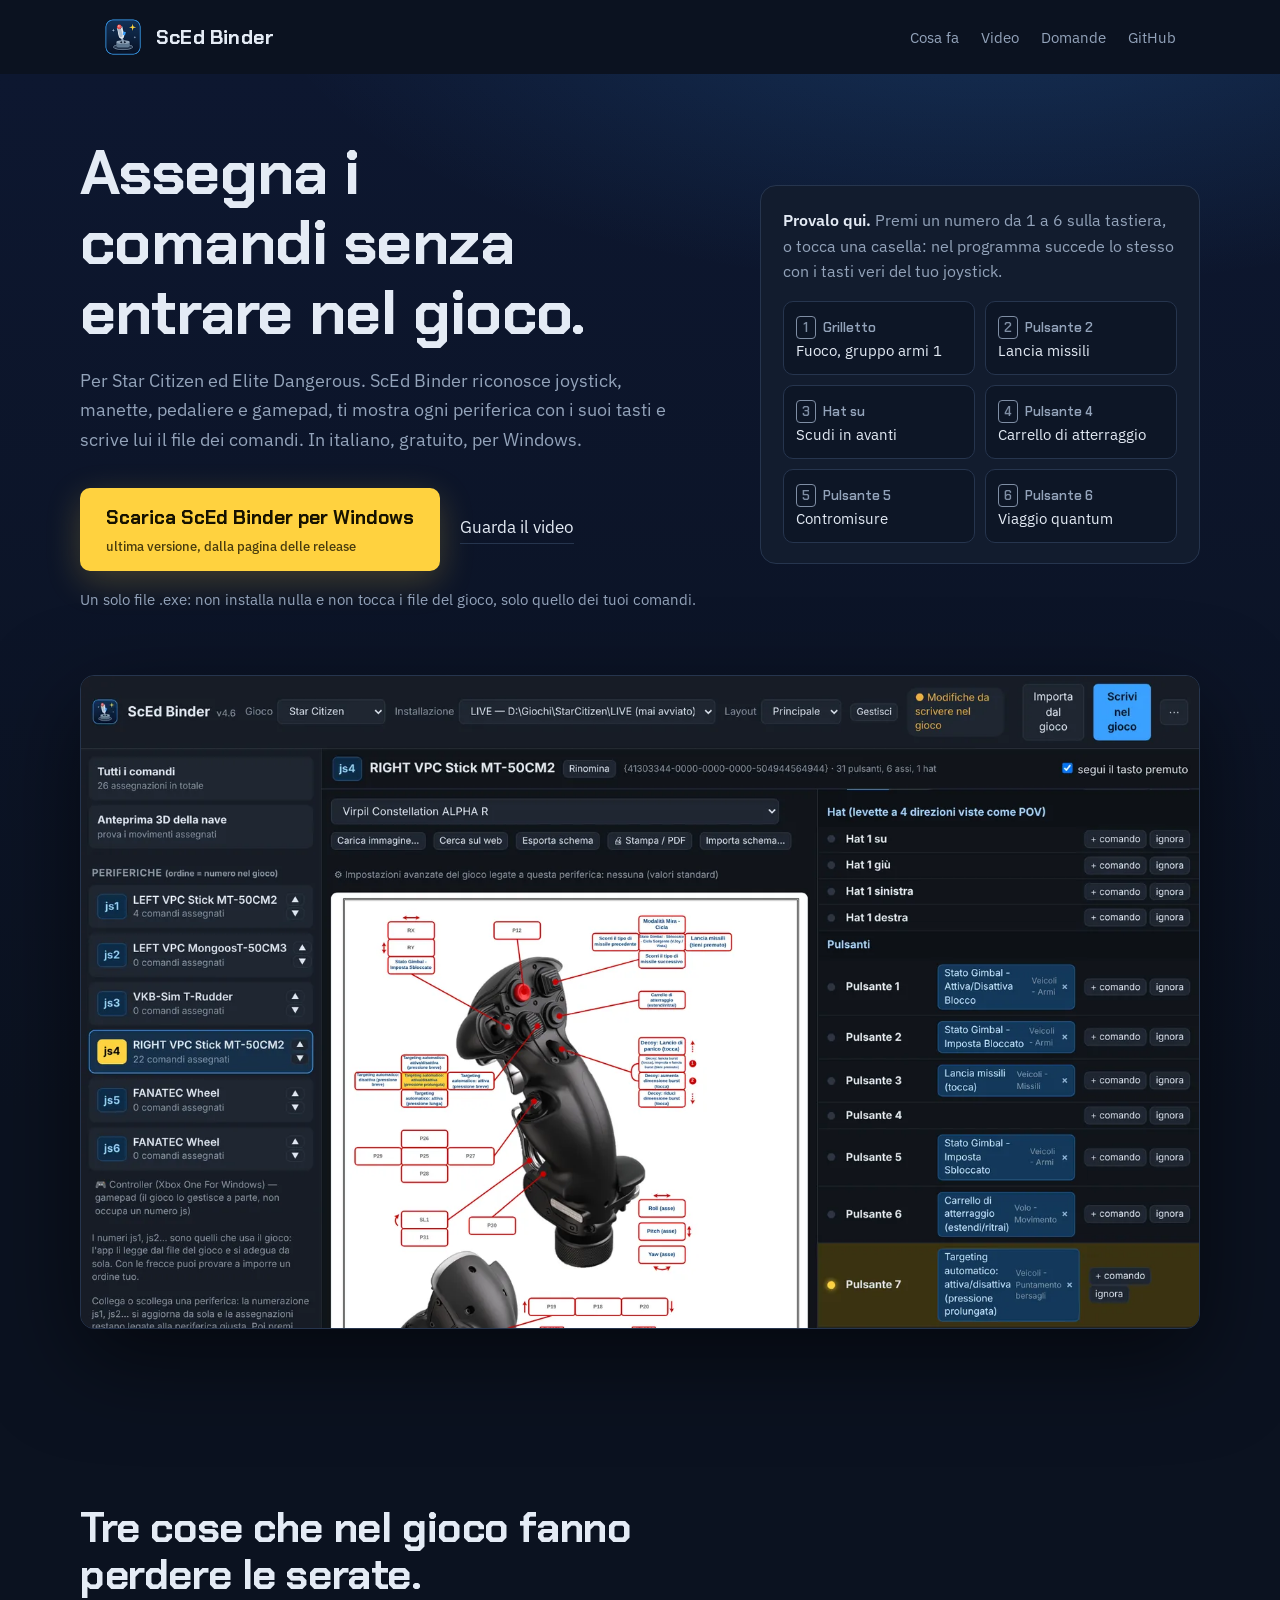
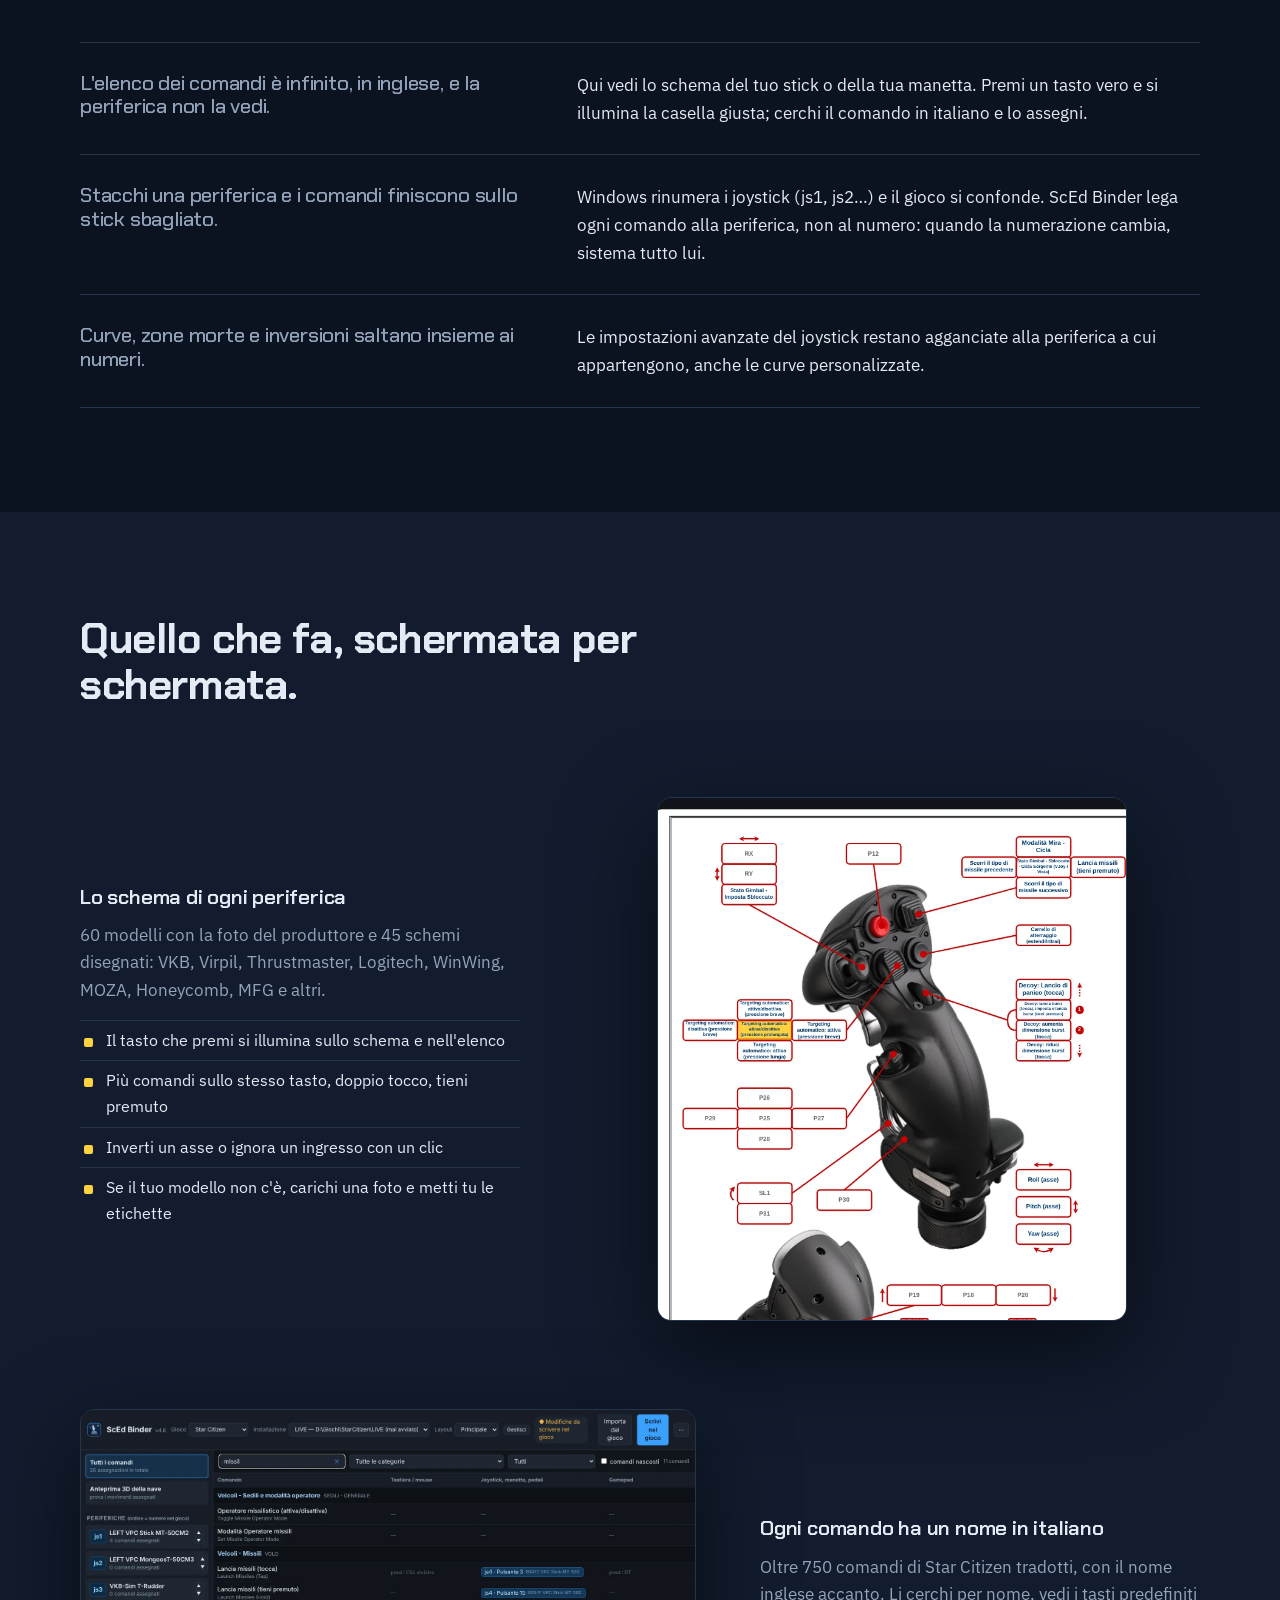
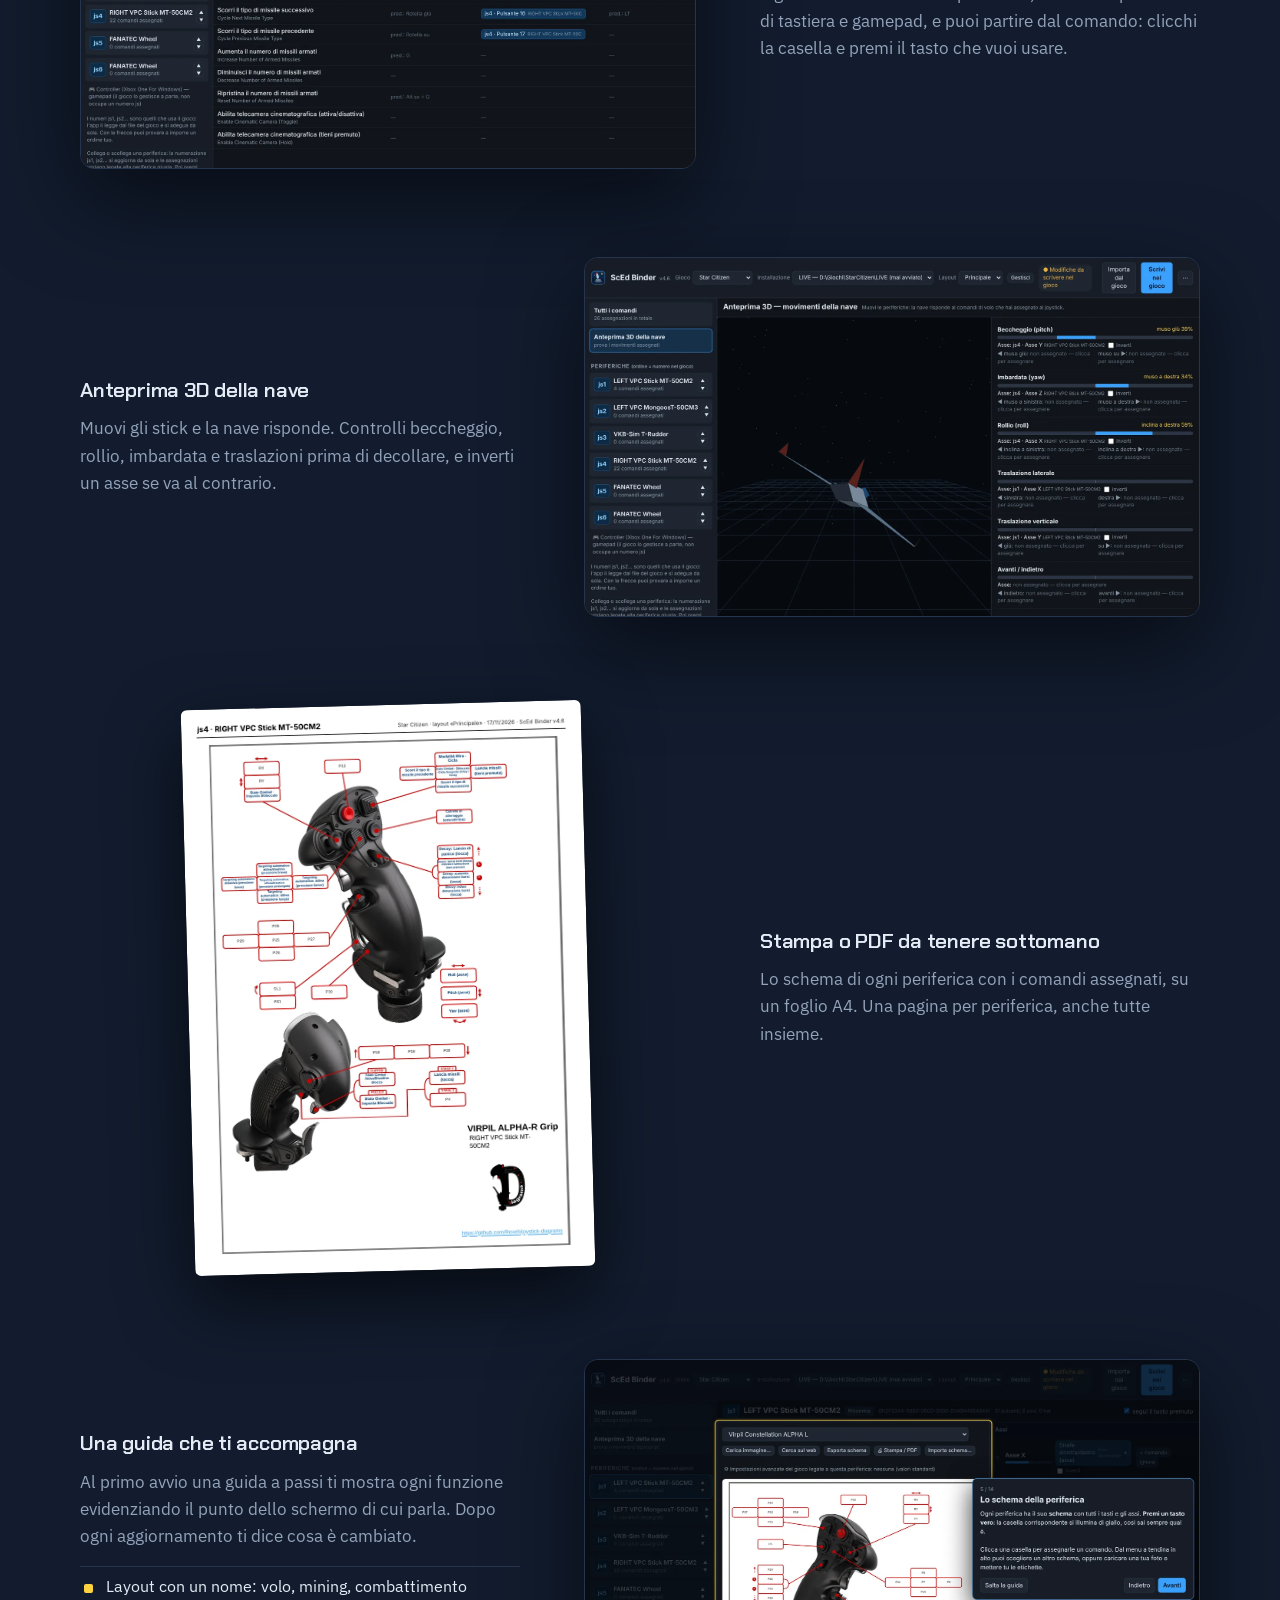
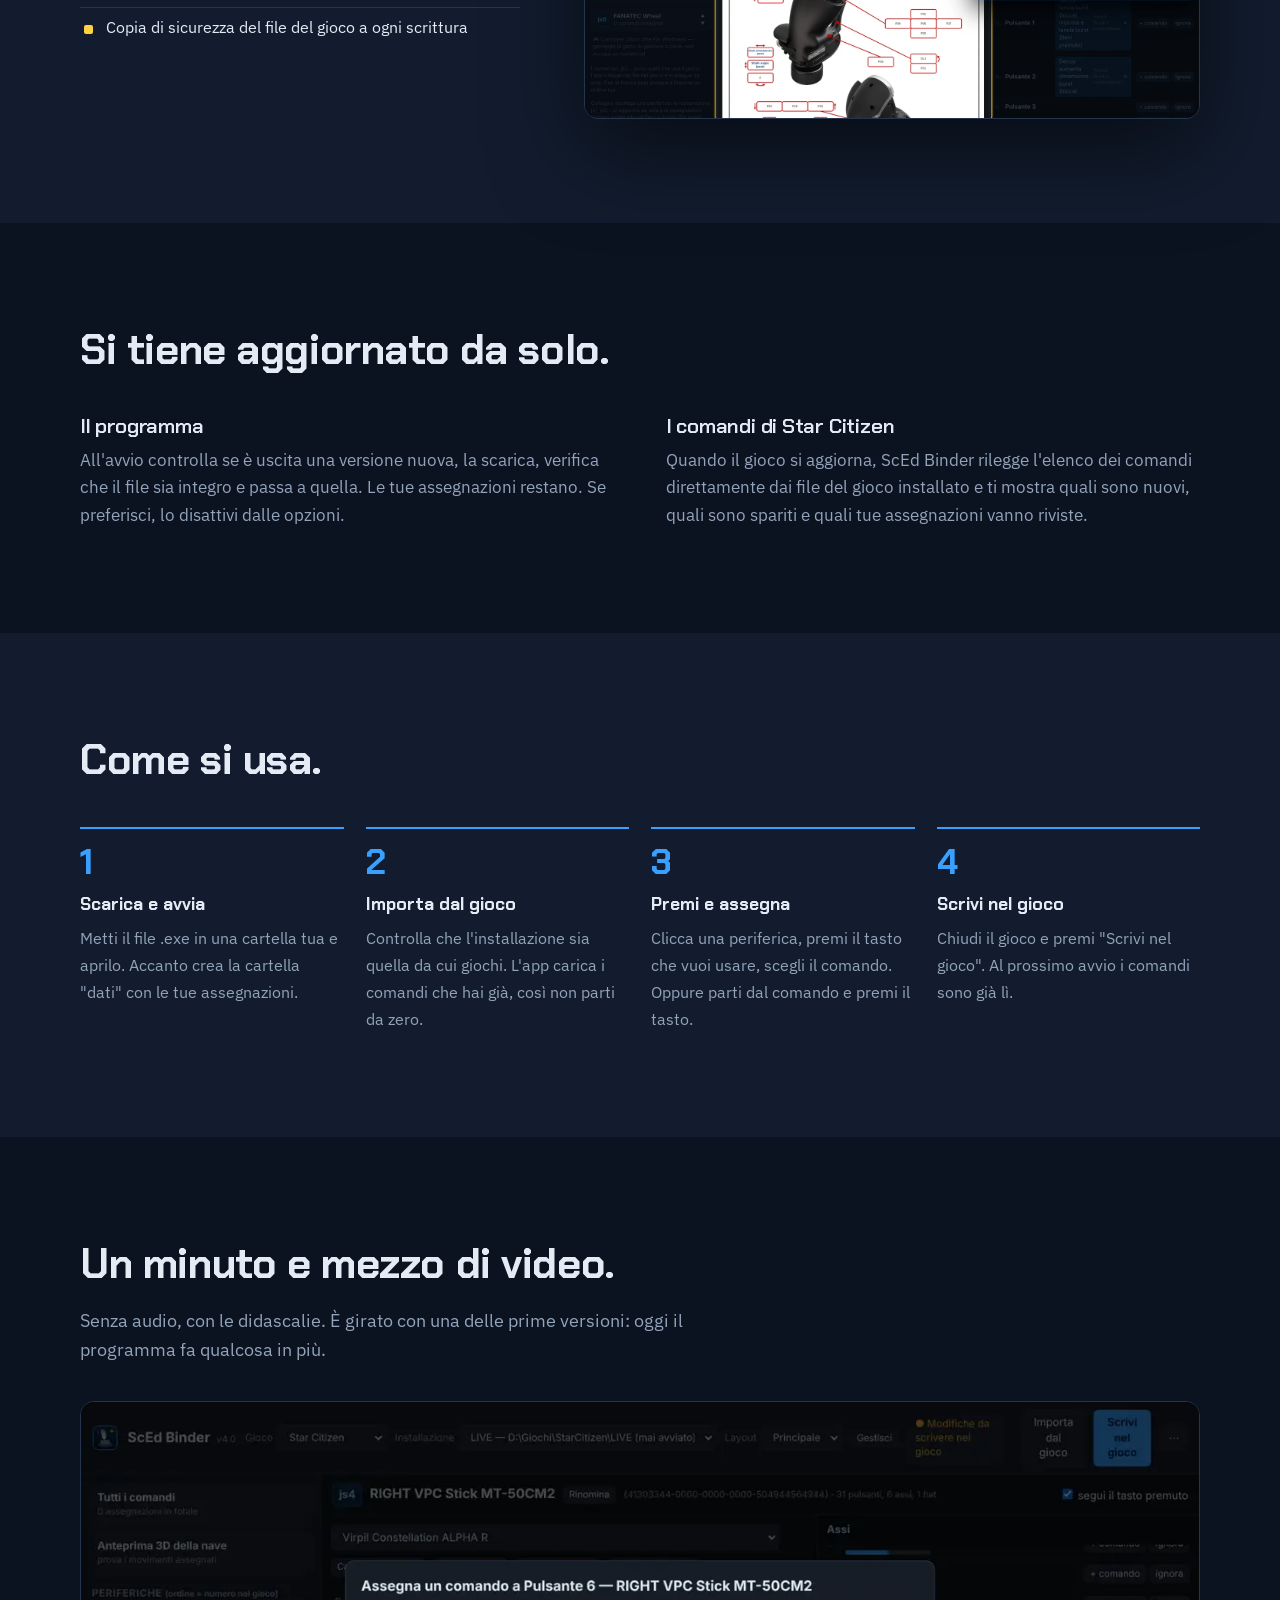
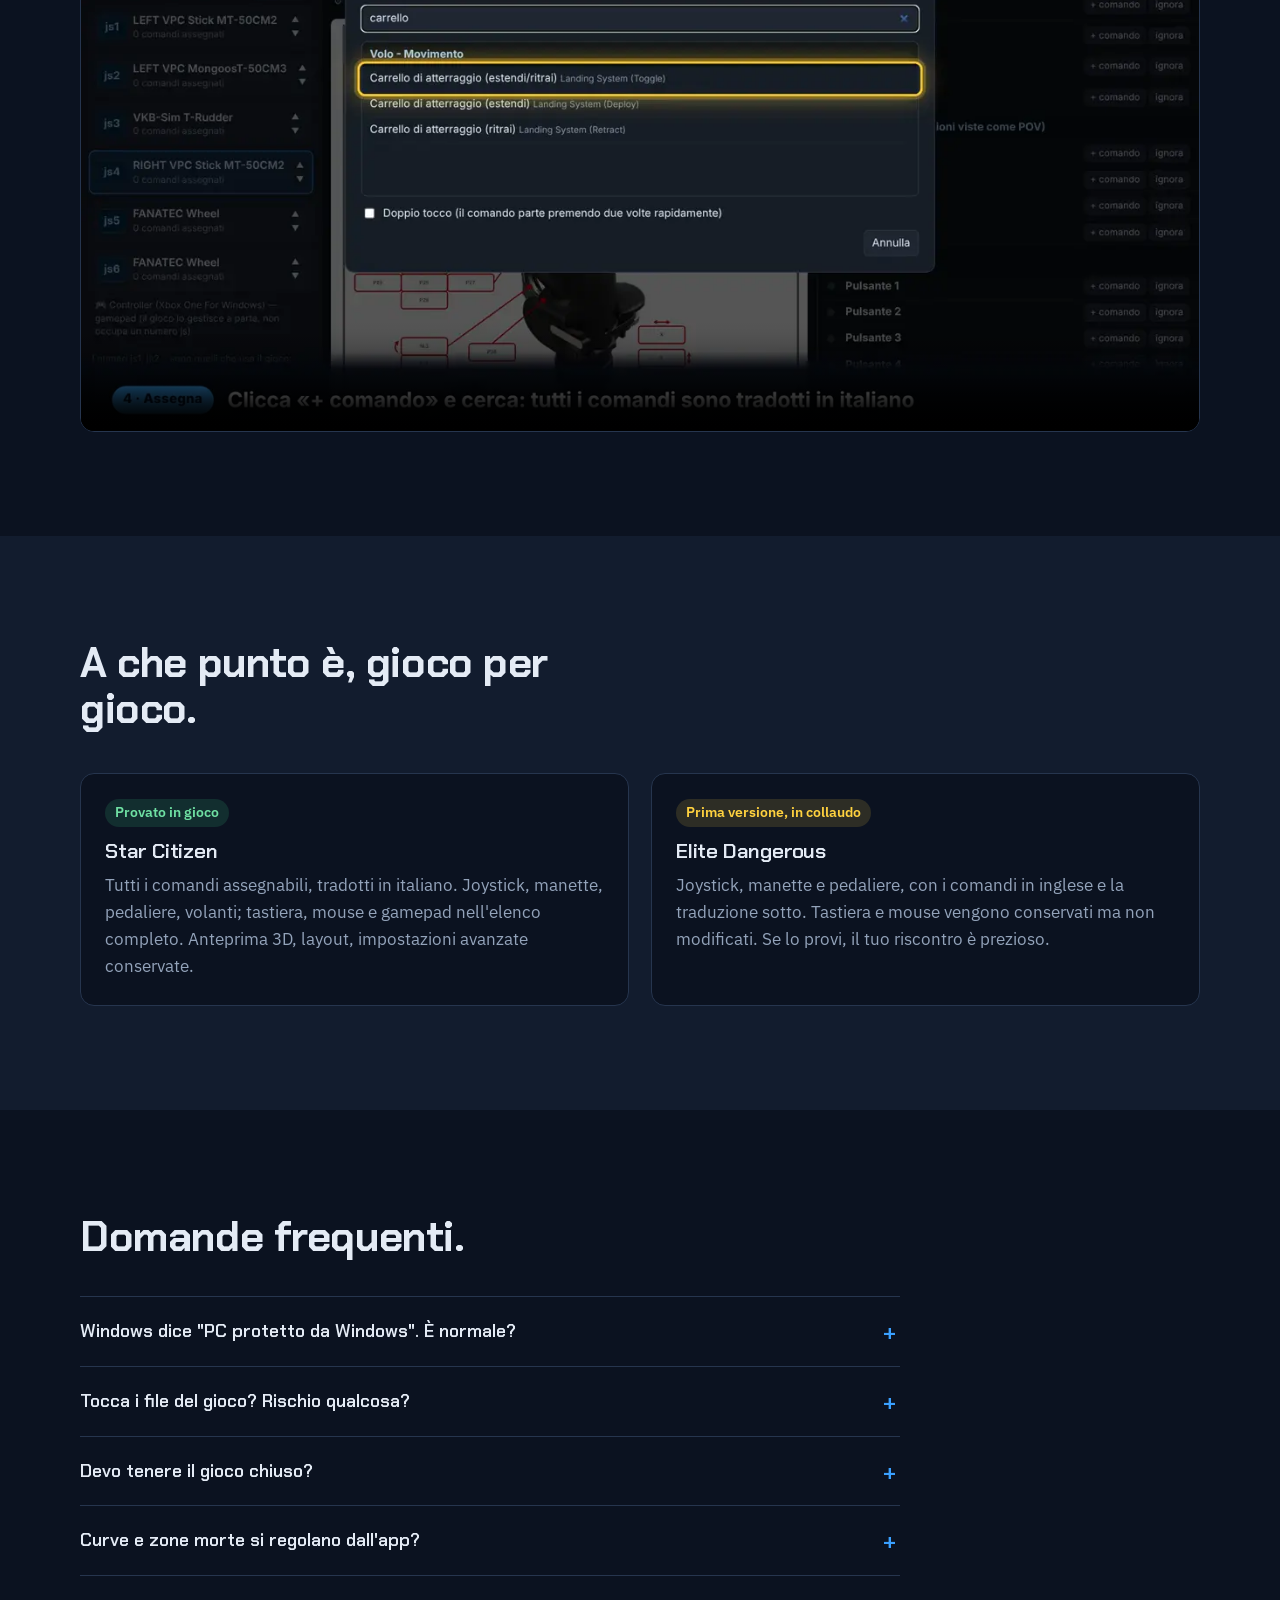
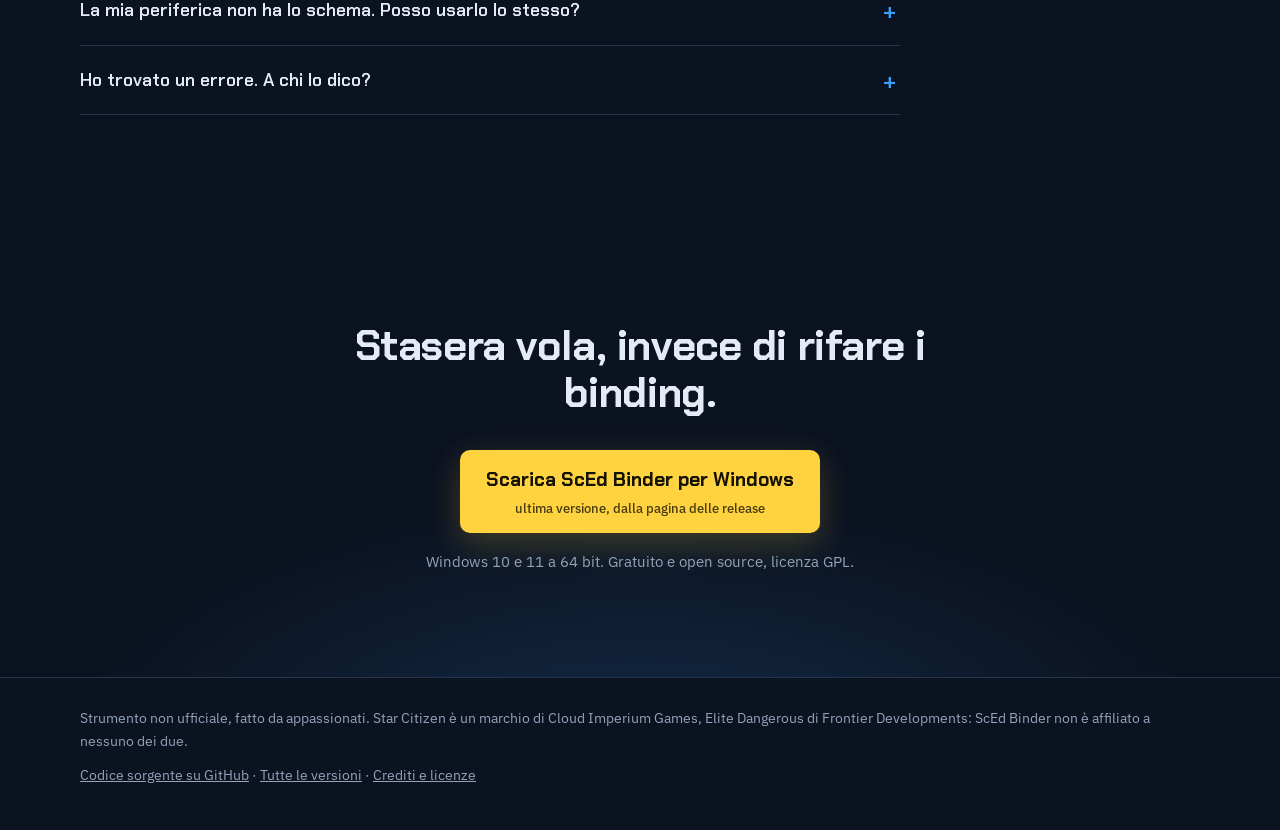
==== docs/index.html @ f377e1d7 "Pagina di presentazione (GitHub Pages) con download dell'ultima versione Co-Authored-By: Claude Fabl" ====
<!DOCTYPE html>
<html lang="it">
<head>
<meta charset="utf-8">
<meta name="viewport" content="width=device-width, initial-scale=1">
<title>ScEd Binder: i comandi di Star Citizen ed Elite Dangerous senza entrare nel gioco</title>
<meta name="description" content="Programma gratuito per Windows che assegna i comandi di Star Citizen ed Elite Dangerous a joystick, manette, pedaliere e gamepad senza avviare il gioco. In italiano, open source.">
<meta property="og:title" content="ScEd Binder">
<meta property="og:description" content="Assegna i comandi di Star Citizen ed Elite Dangerous a joystick, manette e pedaliere senza entrare nel gioco. Gratuito, in italiano.">
<meta property="og:image" content="https://toskurim.github.io/ScEd-Binder/img/schema.webp">
<meta property="og:type" content="website">
<link rel="icon" href="img/icona.png">
<link rel="preconnect" href="https://fonts.googleapis.com">
<link rel="preconnect" href="https://fonts.gstatic.com" crossorigin>
<link href="https://fonts.googleapis.com/css2?family=Chakra+Petch:wght@500;600;700&family=IBM+Plex+Sans:wght@400;500;600&display=swap" rel="stylesheet">
<style>
:root{
  --vuoto:#0b1220; --scafo:#121c2e; --scafo2:#18253b; --linea:#26354e;
  --testo:#e4ebf5; --tenue:#93a3ba; --hud:#3aa0ff; --segnale:#ffd23f;
  --tit:"Chakra Petch","Segoe UI",system-ui,sans-serif;
  --txt:"IBM Plex Sans","Segoe UI",system-ui,sans-serif;
  --col:1120px;
}
*{box-sizing:border-box}
html{scroll-behavior:smooth}
body{margin:0;background:var(--vuoto);color:var(--testo);font:17px/1.6 var(--txt);-webkit-font-smoothing:antialiased}
img,video{max-width:100%;height:auto;display:block}
a{color:var(--hud)}
a:focus-visible,button:focus-visible,summary:focus-visible,.tasto:focus-visible{outline:3px solid var(--segnale);outline-offset:3px;border-radius:6px}
.fascia{padding:clamp(56px,9vw,104px) 24px}
.dentro{max-width:var(--col);margin:0 auto}
h1,h2,h3{font-family:var(--tit);font-weight:700;line-height:1.12;margin:0;letter-spacing:-.01em}
h1{font-size:clamp(2.3rem,5vw,3.9rem);max-width:13ch}
h2{font-size:clamp(1.7rem,3.4vw,2.6rem);max-width:22ch}
h3{font-size:1.3rem;font-weight:600}
p{margin:0}
.sotto{color:var(--tenue);font-size:1.15rem;max-width:58ch;margin-top:18px}

/* barra in alto */
.barra{display:flex;align-items:center;gap:14px;max-width:var(--col);margin:0 auto;padding:18px 24px}
.barra img{width:38px;height:38px;border-radius:9px}
.barra b{font-family:var(--tit);font-size:1.25rem;letter-spacing:.01em}
.barra nav{margin-left:auto;display:flex;gap:22px;font-size:.95rem}
.barra nav a{color:var(--tenue);text-decoration:none}
.barra nav a:hover{color:var(--testo)}
@media (max-width:620px){.barra nav a:not(:last-child){display:none}}

/* apertura */
.apertura{padding:clamp(28px,5vw,64px) 24px clamp(40px,6vw,72px);background:
  radial-gradient(1200px 520px at 78% -8%,rgba(58,160,255,.20),transparent 62%),
  linear-gradient(180deg,#0d1730 0%,var(--vuoto) 78%)}
.azioni{display:flex;flex-wrap:wrap;gap:14px 20px;align-items:center;margin-top:34px}
.scarica{display:inline-flex;flex-direction:column;gap:2px;background:var(--segnale);color:#161200;text-decoration:none;padding:15px 26px 14px;border-radius:10px;font-family:var(--tit);font-weight:700;font-size:1.2rem;box-shadow:0 10px 34px rgba(255,210,63,.22);transition:transform .15s,box-shadow .15s}
.scarica:hover{transform:translateY(-2px);box-shadow:0 14px 40px rgba(255,210,63,.32)}
.scarica small{font-family:var(--txt);font-weight:500;font-size:.82rem;opacity:.78}
.secondaria{color:var(--testo);text-decoration:none;border-bottom:1px solid var(--linea);padding-bottom:2px}
.secondaria:hover{border-color:var(--hud)}
.nota{color:var(--tenue);font-size:.95rem;margin-top:16px}

/* la prova dal vivo: premi un tasto, si illumina la casella */
.testa{display:grid;grid-template-columns:minmax(0,7fr) minmax(0,5fr);gap:clamp(28px,5vw,72px);align-items:center}
@media (max-width:980px){.testa{grid-template-columns:minmax(0,1fr)}}
.prova{border:1px solid var(--linea);border-radius:16px;background:var(--scafo);padding:22px 22px 20px}
.prova p{color:var(--tenue);font-size:1rem;margin-bottom:16px}
.prova p b{color:var(--testo);font-weight:600}
.tasti{display:grid;grid-template-columns:repeat(2,minmax(0,1fr));gap:10px}
.tasto{font:inherit;text-align:left;color:var(--testo);background:#0d1626;border:1.5px solid var(--linea);border-radius:10px;padding:10px 12px;cursor:pointer;overflow-wrap:anywhere;transition:background .12s,border-color .12s,color .12s,box-shadow .12s;min-height:74px}
.tasto i{display:block;font-style:normal;font-family:var(--tit);font-weight:600;font-size:.82rem;color:var(--tenue)}
.tasto kbd{font:inherit;display:inline-block;min-width:1.5em;text-align:center;margin-right:7px;padding:0 4px;border:1px solid currentColor;border-radius:4px;opacity:.85}
.tasto span{display:block;font-size:.93rem;line-height:1.25;margin-top:3px}
.tasto.acceso{background:var(--segnale);border-color:var(--segnale);color:#161200;box-shadow:0 0 26px rgba(255,210,63,.45)}
.tasto.acceso i{color:#4a3d00}

.finestra{margin-top:clamp(36px,6vw,64px);border:1px solid var(--linea);border-radius:14px;overflow:hidden;box-shadow:0 30px 90px rgba(0,0,0,.55);background:#0e1522}

/* perché serve */
.perche{display:grid;gap:0;margin-top:44px;border-top:1px solid var(--linea)}
.riga{display:grid;grid-template-columns:minmax(0,5fr) minmax(0,7fr);gap:clamp(18px,4vw,56px);padding:28px 0;border-bottom:1px solid var(--linea)}
.riga h3{color:var(--tenue);font-weight:500}
.riga p{font-size:1.08rem}
@media (max-width:760px){.riga{grid-template-columns:minmax(0,1fr);gap:8px}}

/* funzioni con schermata */
.funz{display:grid;grid-template-columns:minmax(0,5fr) minmax(0,7fr);gap:clamp(24px,5vw,64px);align-items:center;margin-top:clamp(48px,7vw,88px)}
.funz.gira{grid-template-columns:minmax(0,7fr) minmax(0,5fr)}
.funz.gira>.testo{order:2}
.funz .testo p{color:var(--tenue);margin-top:14px;max-width:46ch}
.funz ul{margin:16px 0 0;padding:0;list-style:none;color:var(--testo)}
.funz li{padding:7px 0 7px 26px;position:relative;border-top:1px solid var(--linea);font-size:1rem}
.funz li::before{content:"";position:absolute;left:4px;top:17px;width:9px;height:9px;border-radius:2px;background:var(--segnale)}
.funz .finestra{margin-top:0}
.funz .finestra.stretta{max-width:470px;margin-left:auto;margin-right:auto}
.funz .foglio{background:#fff;border-radius:6px;box-shadow:0 26px 70px rgba(0,0,0,.6);max-width:min(400px,84%);margin:0 auto;transform:rotate(-1.5deg)}
@media (max-width:900px){.funz{grid-template-columns:minmax(0,1fr)}.funz.gira>.testo{order:0}}

/* aggiornamenti */
.chiara{background:var(--scafo)}
.due{display:grid;grid-template-columns:repeat(2,minmax(0,1fr));gap:clamp(24px,4vw,56px);margin-top:40px}
.due p{color:var(--tenue);margin-top:10px}
@media (max-width:760px){.due{grid-template-columns:minmax(0,1fr)}}

/* passi */
.passi{counter-reset:p;display:grid;grid-template-columns:repeat(4,minmax(0,1fr));gap:22px;margin:44px 0 0;padding:0;list-style:none}
.passi li{counter-increment:p;border-top:2px solid var(--hud);padding-top:16px}
.passi li::before{content:counter(p);font-family:var(--tit);font-weight:700;font-size:2.2rem;color:var(--hud);display:block;line-height:1}
.passi b{display:block;font-family:var(--tit);font-size:1.1rem;margin:10px 0 6px}
.passi span{color:var(--tenue);font-size:.98rem}
@media (max-width:900px){.passi{grid-template-columns:repeat(2,minmax(0,1fr))}}
@media (max-width:520px){.passi{grid-template-columns:minmax(0,1fr)}}

/* video */
.video{margin-top:36px;border:1px solid var(--linea);border-radius:14px;overflow:hidden;background:#000}
.video video{width:100%;height:auto}

/* stato dei giochi */
.giochi{display:grid;grid-template-columns:repeat(2,minmax(0,1fr));gap:22px;margin-top:40px}
.gioco{border:1px solid var(--linea);border-radius:14px;padding:24px;background:var(--vuoto)}
.gioco .stato{display:inline-block;font-size:.85rem;font-weight:600;padding:3px 10px;border-radius:999px;margin-bottom:12px}
.gioco .ok{background:rgba(57,194,122,.16);color:#6fe0a3}
.gioco .prova2{background:rgba(255,210,63,.14);color:var(--segnale)}
.gioco p{color:var(--tenue);margin-top:10px}
@media (max-width:760px){.giochi{grid-template-columns:minmax(0,1fr)}}

/* domande */
.domande{margin-top:36px;max-width:820px}
details{border-top:1px solid var(--linea);padding:4px 0}
details:last-child{border-bottom:1px solid var(--linea)}
summary{cursor:pointer;list-style:none;padding:16px 34px 16px 0;font-family:var(--tit);font-weight:600;font-size:1.12rem;position:relative}
summary::-webkit-details-marker{display:none}
summary::after{content:"+";position:absolute;right:4px;top:11px;font-size:1.6rem;color:var(--hud);font-weight:500}
details[open] summary::after{content:"−"}
details p{color:var(--tenue);padding:0 0 18px;max-width:70ch}

/* chiusura */
.chiusura{text-align:center;background:radial-gradient(900px 420px at 50% 120%,rgba(58,160,255,.18),transparent 65%)}
.chiusura h2{margin:0 auto}
.chiusura .azioni{justify-content:center}
footer{border-top:1px solid var(--linea);padding:28px 24px 44px;color:var(--tenue);font-size:.9rem}
footer .dentro{display:grid;gap:10px}
footer a{color:var(--tenue)}
@media (prefers-reduced-motion:reduce){html{scroll-behavior:auto}.scarica,.tasto{transition:none}}
</style>
</head>
<body>

<header class="barra">
  <img src="img/icona.png" alt="" width="38" height="38">
  <b>ScEd Binder</b>
  <nav aria-label="Sezioni">
    <a href="#funzioni">Cosa fa</a>
    <a href="#video">Video</a>
    <a href="#domande">Domande</a>
    <a href="https://github.com/Toskurim/ScEd-Binder">GitHub</a>
  </nav>
</header>

<main>
<section class="apertura">
  <div class="dentro">
    <div class="testa">
      <div>
        <h1>Assegna i comandi senza entrare nel gioco.</h1>
        <p class="sotto">Per Star Citizen ed Elite Dangerous. ScEd Binder riconosce joystick, manette, pedaliere e gamepad, ti mostra ogni periferica con i suoi tasti e scrive lui il file dei comandi. In italiano, gratuito, per Windows.</p>
        <div class="azioni">
          <a class="scarica" id="scarica" href="https://github.com/Toskurim/ScEd-Binder/releases/latest">
            <span id="scaricaTesto">Scarica ScEd Binder per Windows</span>
            <small id="scaricaNota">ultima versione, dalla pagina delle release</small>
          </a>
          <a class="secondaria" href="#video">Guarda il video</a>
        </div>
        <p class="nota">Un solo file .exe: non installa nulla e non tocca i file del gioco, solo quello dei tuoi comandi.</p>
      </div>
      <div class="prova" aria-label="Prova dal vivo">
        <p><b>Provalo qui.</b> Premi un numero da 1 a 6 sulla tastiera, o tocca una casella: nel programma succede lo stesso con i tasti veri del tuo joystick.</p>
        <div class="tasti" id="tasti">
          <button class="tasto" data-k="1"><i><kbd>1</kbd>Grilletto</i><span>Fuoco, gruppo armi 1</span></button>
          <button class="tasto" data-k="2"><i><kbd>2</kbd>Pulsante 2</i><span>Lancia missili</span></button>
          <button class="tasto" data-k="3"><i><kbd>3</kbd>Hat su</i><span>Scudi in avanti</span></button>
          <button class="tasto" data-k="4"><i><kbd>4</kbd>Pulsante 4</i><span>Carrello di atterraggio</span></button>
          <button class="tasto" data-k="5"><i><kbd>5</kbd>Pulsante 5</i><span>Contromisure</span></button>
          <button class="tasto" data-k="6"><i><kbd>6</kbd>Pulsante 6</i><span>Viaggio quantum</span></button>
        </div>
      </div>
    </div>

    <div class="finestra"><img src="img/schema.webp" width="1600" height="933" alt="La pagina di una periferica in ScEd Binder: a sinistra l'elenco dei joystick con il loro numero nel gioco, al centro lo schema dello stick con i comandi assegnati, a destra l'elenco dei pulsanti con quello premuto evidenziato in giallo"></div>
  </div>
</section>

<section class="fascia" id="perche">
  <div class="dentro">
    <h2>Tre cose che nel gioco fanno perdere le serate.</h2>
    <div class="perche">
      <div class="riga"><h3>L'elenco dei comandi è infinito, in inglese, e la periferica non la vedi.</h3><p>Qui vedi lo schema del tuo stick o della tua manetta. Premi un tasto vero e si illumina la casella giusta; cerchi il comando in italiano e lo assegni.</p></div>
      <div class="riga"><h3>Stacchi una periferica e i comandi finiscono sullo stick sbagliato.</h3><p>Windows rinumera i joystick (js1, js2…) e il gioco si confonde. ScEd Binder lega ogni comando alla periferica, non al numero: quando la numerazione cambia, sistema tutto lui.</p></div>
      <div class="riga"><h3>Curve, zone morte e inversioni saltano insieme ai numeri.</h3><p>Le impostazioni avanzate del joystick restano agganciate alla periferica a cui appartengono, anche le curve personalizzate.</p></div>
    </div>
  </div>
</section>

<section class="fascia chiara" id="funzioni">
  <div class="dentro">
    <h2>Quello che fa, schermata per schermata.</h2>

    <div class="funz">
      <div class="testo">
        <h3>Lo schema di ogni periferica</h3>
        <p>60 modelli con la foto del produttore e 45 schemi disegnati: VKB, Virpil, Thrustmaster, Logitech, WinWing, MOZA, Honeycomb, MFG e altri.</p>
        <ul>
          <li>Il tasto che premi si illumina sullo schema e nell'elenco</li>
          <li>Più comandi sullo stesso tasto, doppio tocco, tieni premuto</li>
          <li>Inverti un asse o ignora un ingresso con un clic</li>
          <li>Se il tuo modello non c'è, carichi una foto e metti tu le etichette</li>
        </ul>
      </div>
      <div class="finestra stretta"><img loading="lazy" src="img/dettaglio.webp" width="770" height="860" alt="Particolare dello schema di uno stick: ogni tasto ha la sua casella con il comando assegnato, e quella del tasto premuto è gialla"></div>
    </div>

    <div class="funz gira">
      <div class="testo">
        <h3>Ogni comando ha un nome in italiano</h3>
        <p>Oltre 750 comandi di Star Citizen tradotti, con il nome inglese accanto. Li cerchi per nome, vedi i tasti predefiniti di tastiera e gamepad, e puoi partire dal comando: clicchi la casella e premi il tasto che vuoi usare.</p>
      </div>
      <div class="finestra"><img loading="lazy" src="img/comandi.webp" width="1600" height="933" alt="L'elenco di tutti i comandi con la ricerca: nomi in italiano, nome inglese sotto, e le colonne di tastiera, joystick e gamepad"></div>
    </div>

    <div class="funz">
      <div class="testo">
        <h3>Anteprima 3D della nave</h3>
        <p>Muovi gli stick e la nave risponde. Controlli beccheggio, rollio, imbardata e traslazioni prima di decollare, e inverti un asse se va al contrario.</p>
      </div>
      <div class="finestra"><img loading="lazy" src="img/nave.webp" width="1600" height="933" alt="L'anteprima 3D: una nave stilizzata inclinata secondo la posizione dello stick, con le barre dei sei movimenti di volo"></div>
    </div>

    <div class="funz gira">
      <div class="testo">
        <h3>Stampa o PDF da tenere sottomano</h3>
        <p>Lo schema di ogni periferica con i comandi assegnati, su un foglio A4. Una pagina per periferica, anche tutte insieme.</p>
      </div>
      <div><img class="foglio" loading="lazy" src="img/stampa.webp" width="900" height="1273" alt="Un foglio A4 stampato dal programma: lo schema di uno stick con il nome del comando in ogni casella"></div>
    </div>

    <div class="funz">
      <div class="testo">
        <h3>Una guida che ti accompagna</h3>
        <p>Al primo avvio una guida a passi ti mostra ogni funzione evidenziando il punto dello schermo di cui parla. Dopo ogni aggiornamento ti dice cosa è cambiato.</p>
        <ul>
          <li>Layout con un nome: volo, mining, combattimento</li>
          <li>Copia di sicurezza del file del gioco a ogni scrittura</li>
        </ul>
      </div>
      <div class="finestra"><img loading="lazy" src="img/guida.webp" width="1600" height="933" alt="La guida introduttiva: lo schermo è scurito tranne lo schema della periferica, con accanto una scheda che spiega come usarlo"></div>
    </div>
  </div>
</section>

<section class="fascia">
  <div class="dentro">
    <h2>Si tiene aggiornato da solo.</h2>
    <div class="due">
      <div><h3>Il programma</h3><p>All'avvio controlla se è uscita una versione nuova, la scarica, verifica che il file sia integro e passa a quella. Le tue assegnazioni restano. Se preferisci, lo disattivi dalle opzioni.</p></div>
      <div><h3>I comandi di Star Citizen</h3><p>Quando il gioco si aggiorna, ScEd Binder rilegge l'elenco dei comandi direttamente dai file del gioco installato e ti mostra quali sono nuovi, quali sono spariti e quali tue assegnazioni vanno riviste.</p></div>
    </div>
  </div>
</section>

<section class="fascia chiara">
  <div class="dentro">
    <h2>Come si usa.</h2>
    <ol class="passi">
      <li><b>Scarica e avvia</b><span>Metti il file .exe in una cartella tua e aprilo. Accanto crea la cartella "dati" con le tue assegnazioni.</span></li>
      <li><b>Importa dal gioco</b><span>Controlla che l'installazione sia quella da cui giochi. L'app carica i comandi che hai già, così non parti da zero.</span></li>
      <li><b>Premi e assegna</b><span>Clicca una periferica, premi il tasto che vuoi usare, scegli il comando. Oppure parti dal comando e premi il tasto.</span></li>
      <li><b>Scrivi nel gioco</b><span>Chiudi il gioco e premi "Scrivi nel gioco". Al prossimo avvio i comandi sono già lì.</span></li>
    </ol>
  </div>
</section>

<section class="fascia" id="video">
  <div class="dentro">
    <h2>Un minuto e mezzo di video.</h2>
    <p class="sotto">Senza audio, con le didascalie. È girato con una delle prime versioni: oggi il programma fa qualcosa in più.</p>
    <div class="video"><video controls preload="none" poster="img/video.webp" width="1920" height="1080"><source src="ScEd_Binder_demo.mp4" type="video/mp4">Il tuo browser non mostra i video: <a href="ScEd_Binder_demo.mp4">scarica il file</a>.</video></div>
  </div>
</section>

<section class="fascia chiara">
  <div class="dentro">
    <h2>A che punto è, gioco per gioco.</h2>
    <div class="giochi">
      <div class="gioco"><span class="stato ok">Provato in gioco</span><h3>Star Citizen</h3><p>Tutti i comandi assegnabili, tradotti in italiano. Joystick, manette, pedaliere, volanti; tastiera, mouse e gamepad nell'elenco completo. Anteprima 3D, layout, impostazioni avanzate conservate.</p></div>
      <div class="gioco"><span class="stato prova2">Prima versione, in collaudo</span><h3>Elite Dangerous</h3><p>Joystick, manette e pedaliere, con i comandi in inglese e la traduzione sotto. Tastiera e mouse vengono conservati ma non modificati. Se lo provi, il tuo riscontro è prezioso.</p></div>
    </div>
  </div>
</section>

<section class="fascia" id="domande">
  <div class="dentro">
    <h2>Domande frequenti.</h2>
    <div class="domande">
      <details><summary>Windows dice "PC protetto da Windows". È normale?</summary><p>Sì. Il programma è amatoriale e non ha una firma digitale a pagamento, quindi al primo avvio Windows avvisa. Clicca "Ulteriori informazioni" e poi "Esegui comunque". Il codice sorgente è pubblico e chiunque può controllarlo.</p></details>
      <details><summary>Tocca i file del gioco? Rischio qualcosa?</summary><p>Scrive solo il file dei tuoi comandi, lo stesso che il gioco scrive quando li cambi dal menu, e prima ne salva sempre una copia nella cartella "dati\backup". Dall'archivio del gioco legge soltanto l'elenco dei comandi, senza modificare nulla.</p></details>
      <details><summary>Devo tenere il gioco chiuso?</summary><p>Solo nel momento in cui premi "Scrivi nel gioco". Star Citizen, quando esci, riscrive il suo file dei comandi e cancellerebbe le tue modifiche.</p></details>
      <details><summary>Curve e zone morte si regolano dall'app?</summary><p>Non ancora. Si regolano dal gioco; l'app le legge, le conserva e le tiene legate alla periferica giusta quando la numerazione cambia.</p></details>
      <details><summary>La mia periferica non ha lo schema. Posso usarlo lo stesso?</summary><p>Sì. La periferica viene comunque rilevata con tutti i tasti e gli assi. Puoi caricare una tua immagine, mettere le etichette dove vuoi ed esportare lo schema per chi ha il tuo stesso modello.</p></details>
      <details><summary>Ho trovato un errore. A chi lo dico?</summary><p>Apri una segnalazione nella pagina <a href="https://github.com/Toskurim/ScEd-Binder/issues">Issues</a> del progetto, allegando il testo che trovi nel programma in "⋯ &gt; Diagnostica periferiche" e, se puoi, una schermata.</p></details>
    </div>
  </div>
</section>

<section class="fascia chiusura">
  <div class="dentro">
    <h2>Stasera vola, invece di rifare i binding.</h2>
    <div class="azioni">
      <a class="scarica" id="scarica2" href="https://github.com/Toskurim/ScEd-Binder/releases/latest">
        <span id="scaricaTesto2">Scarica ScEd Binder per Windows</span>
        <small id="scaricaNota2">ultima versione, dalla pagina delle release</small>
      </a>
    </div>
    <p class="nota">Windows 10 e 11 a 64 bit. Gratuito e open source, licenza GPL.</p>
  </div>
</section>
</main>

<footer>
  <div class="dentro">
    <span>Strumento non ufficiale, fatto da appassionati. Star Citizen è un marchio di Cloud Imperium Games, Elite Dangerous di Frontier Developments: ScEd Binder non è affiliato a nessuno dei due.</span>
    <span><a href="https://github.com/Toskurim/ScEd-Binder">Codice sorgente su GitHub</a> · <a href="https://github.com/Toskurim/ScEd-Binder/releases">Tutte le versioni</a> · <a href="https://github.com/Toskurim/ScEd-Binder/blob/main/NOTICE.md">Crediti e licenze</a></span>
  </div>
</footer>

<script>
// Il pulsante punta sempre all'ultima versione pubblicata: chiedo a GitHub qual è e collego direttamente il file.
// Se la richiesta non riesce resta il collegamento alla pagina "latest", che è comunque sempre aggiornata.
(async () => {
  try {
    const r = await fetch('https://api.github.com/repos/Toskurim/ScEd-Binder/releases/latest', { headers: { Accept: 'application/vnd.github+json' } });
    if (!r.ok) return;
    const rel = await r.json();
    const exe = (rel.assets || []).find(a => /\.exe$/i.test(a.name));
    if (!exe || !/^https:\/\/github\.com\/Toskurim\/ScEd-Binder\//.test(exe.browser_download_url)) return;
    const ver = String(rel.tag_name || '').replace(/^v/, '');
    const mb = Math.round(exe.size / 1048576);
    const quando = new Date(rel.published_at).toLocaleDateString('it-IT', { day: 'numeric', month: 'long', year: 'numeric' });
    for (const s of ['', '2']) {
      document.getElementById('scarica' + s).href = exe.browser_download_url;
      document.getElementById('scaricaTesto' + s).textContent = 'Scarica ScEd Binder ' + ver + ' per Windows';
      document.getElementById('scaricaNota' + s).textContent = 'file .exe, ' + mb + ' MB, pubblicata il ' + quando;
    }
  } catch (e) { /* resta il collegamento generico */ }
})();

// la prova dal vivo
(() => {
  const box = document.getElementById('tasti'), timers = {};
  const accendi = k => {
    const b = box.querySelector('[data-k="' + k + '"]'); if (!b) return;
    b.classList.add('acceso'); clearTimeout(timers[k]);
    timers[k] = setTimeout(() => b.classList.remove('acceso'), 650);
  };
  document.addEventListener('keydown', e => { if (!e.ctrlKey && !e.metaKey && !e.altKey && /^[1-6]$/.test(e.key) && !/^(INPUT|TEXTAREA)$/.test((e.target || {}).tagName || '')) accendi(e.key); });
  box.addEventListener('pointerdown', e => { const b = e.target.closest('.tasto'); if (b) accendi(b.dataset.k); });
  box.addEventListener('keydown', e => { if (e.key === 'Enter' || e.key === ' ') { const b = e.target.closest('.tasto'); if (b) accendi(b.dataset.k); } });
})();
</script>
</body>
</html>
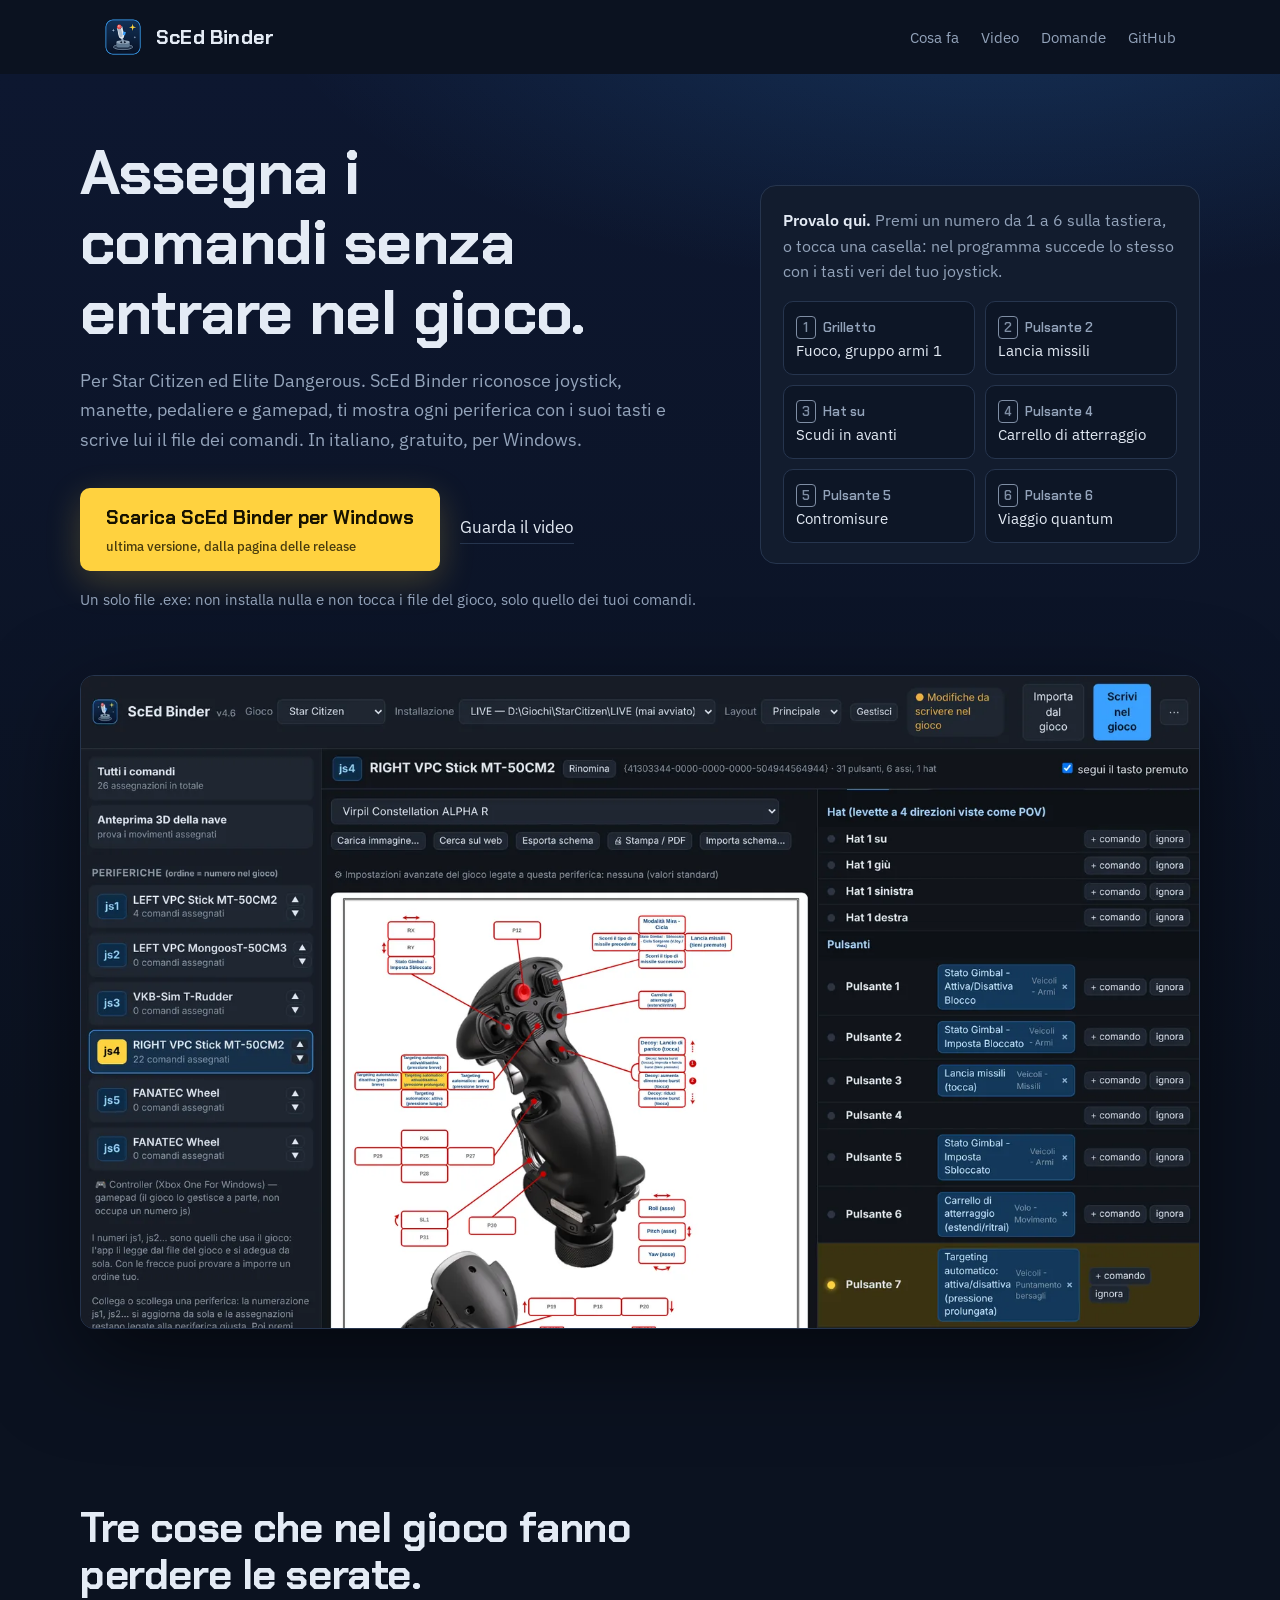
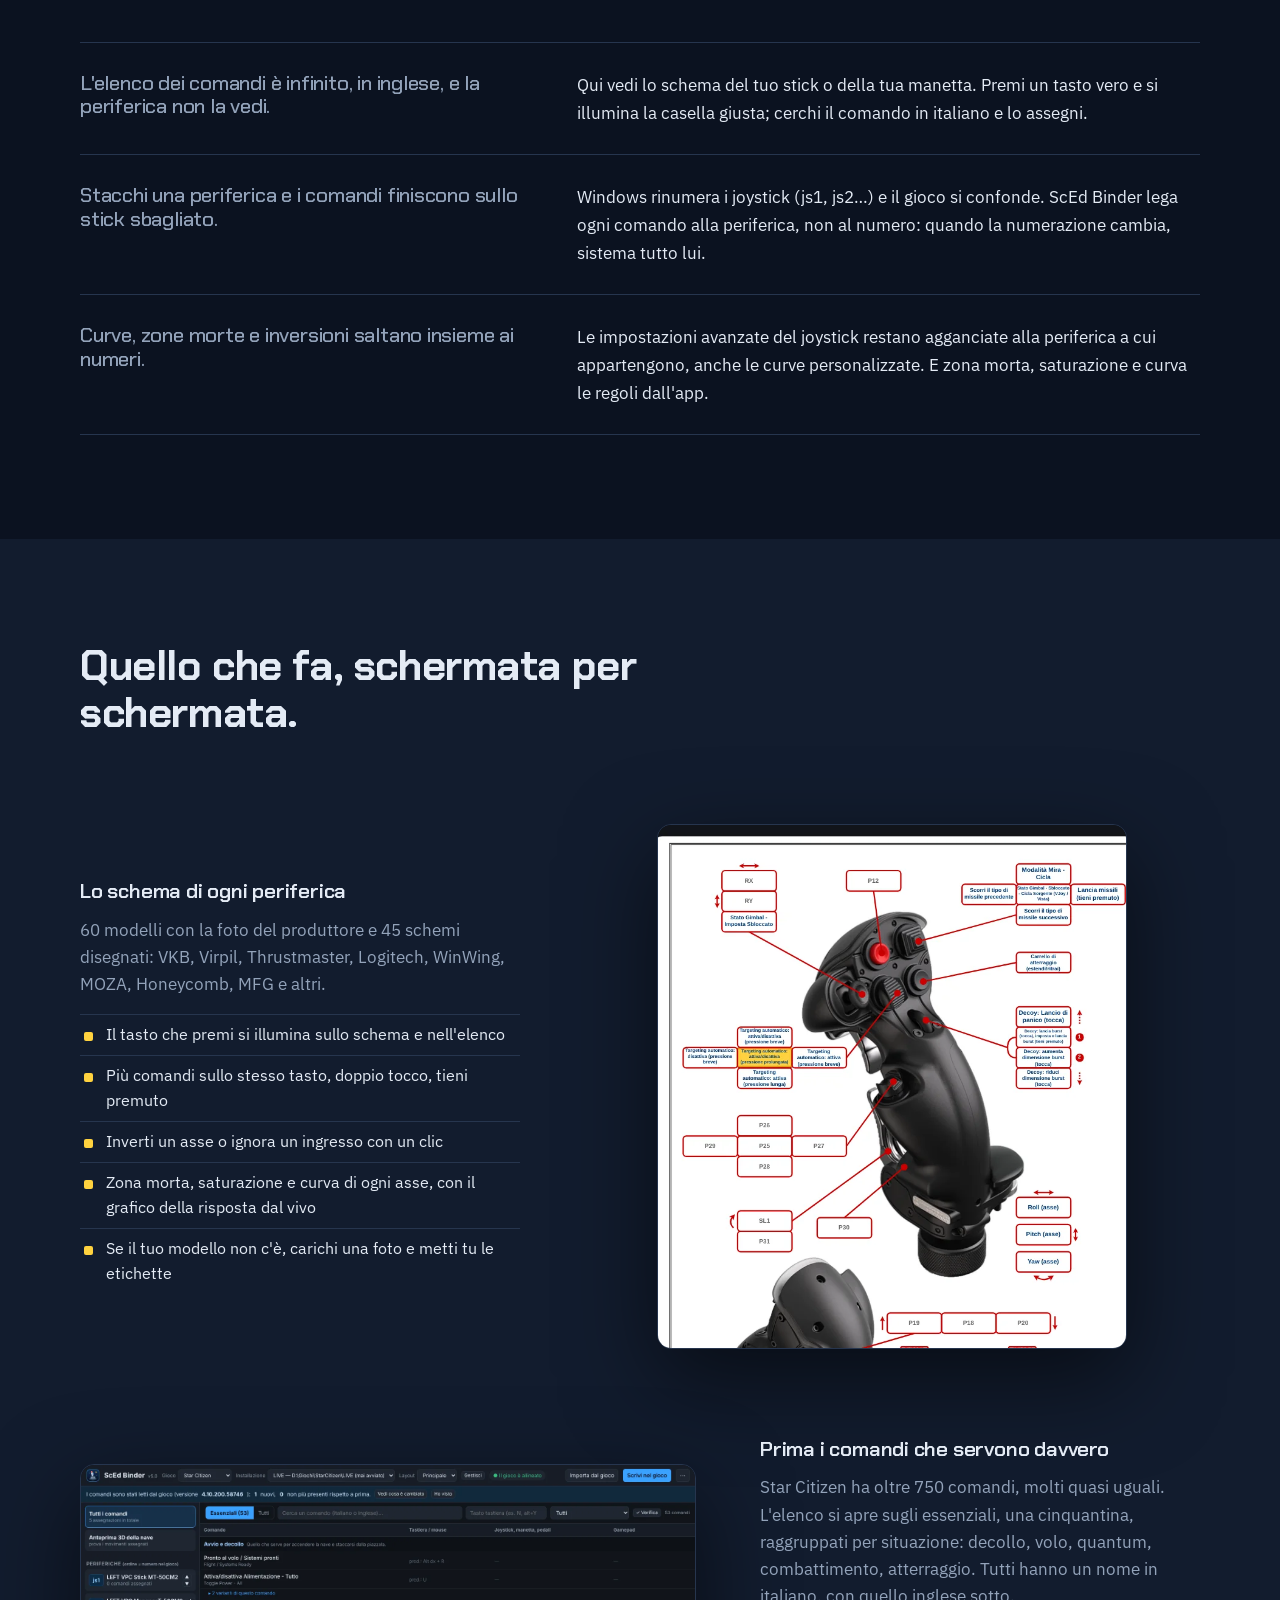
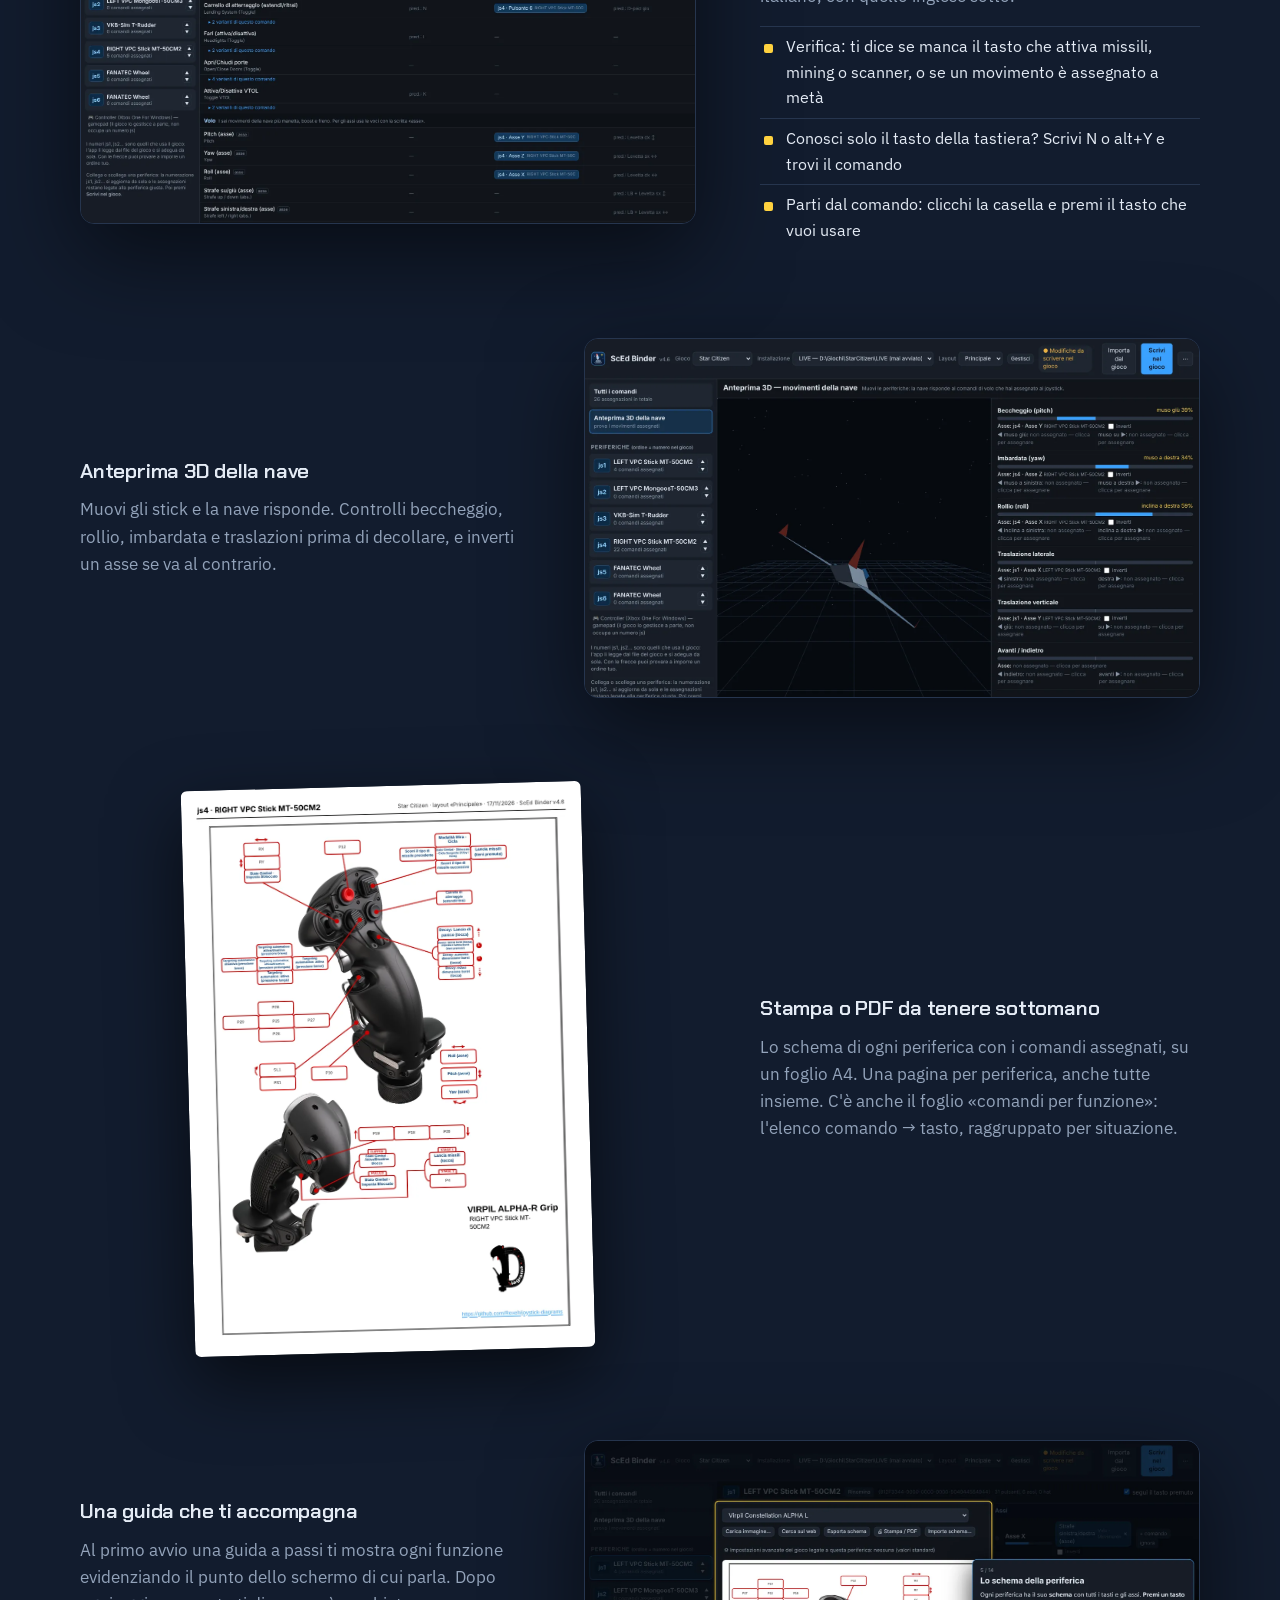
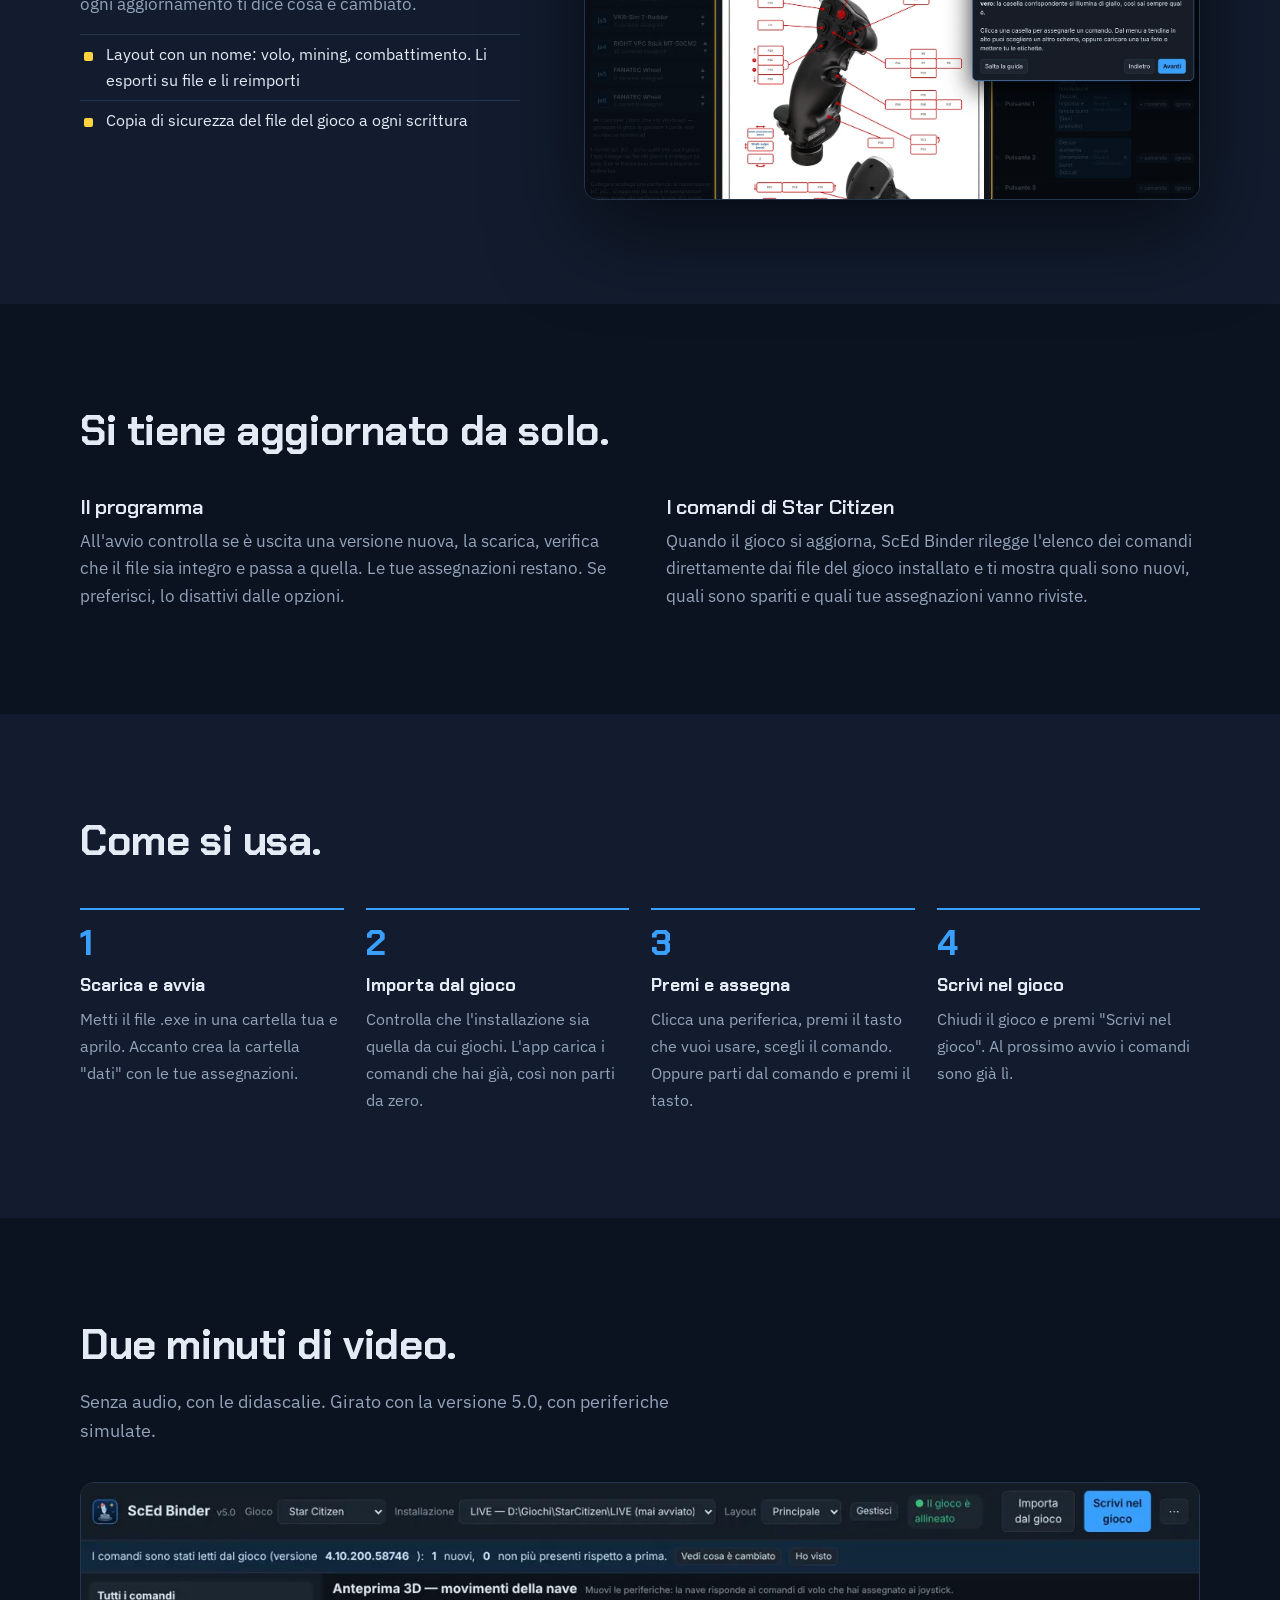
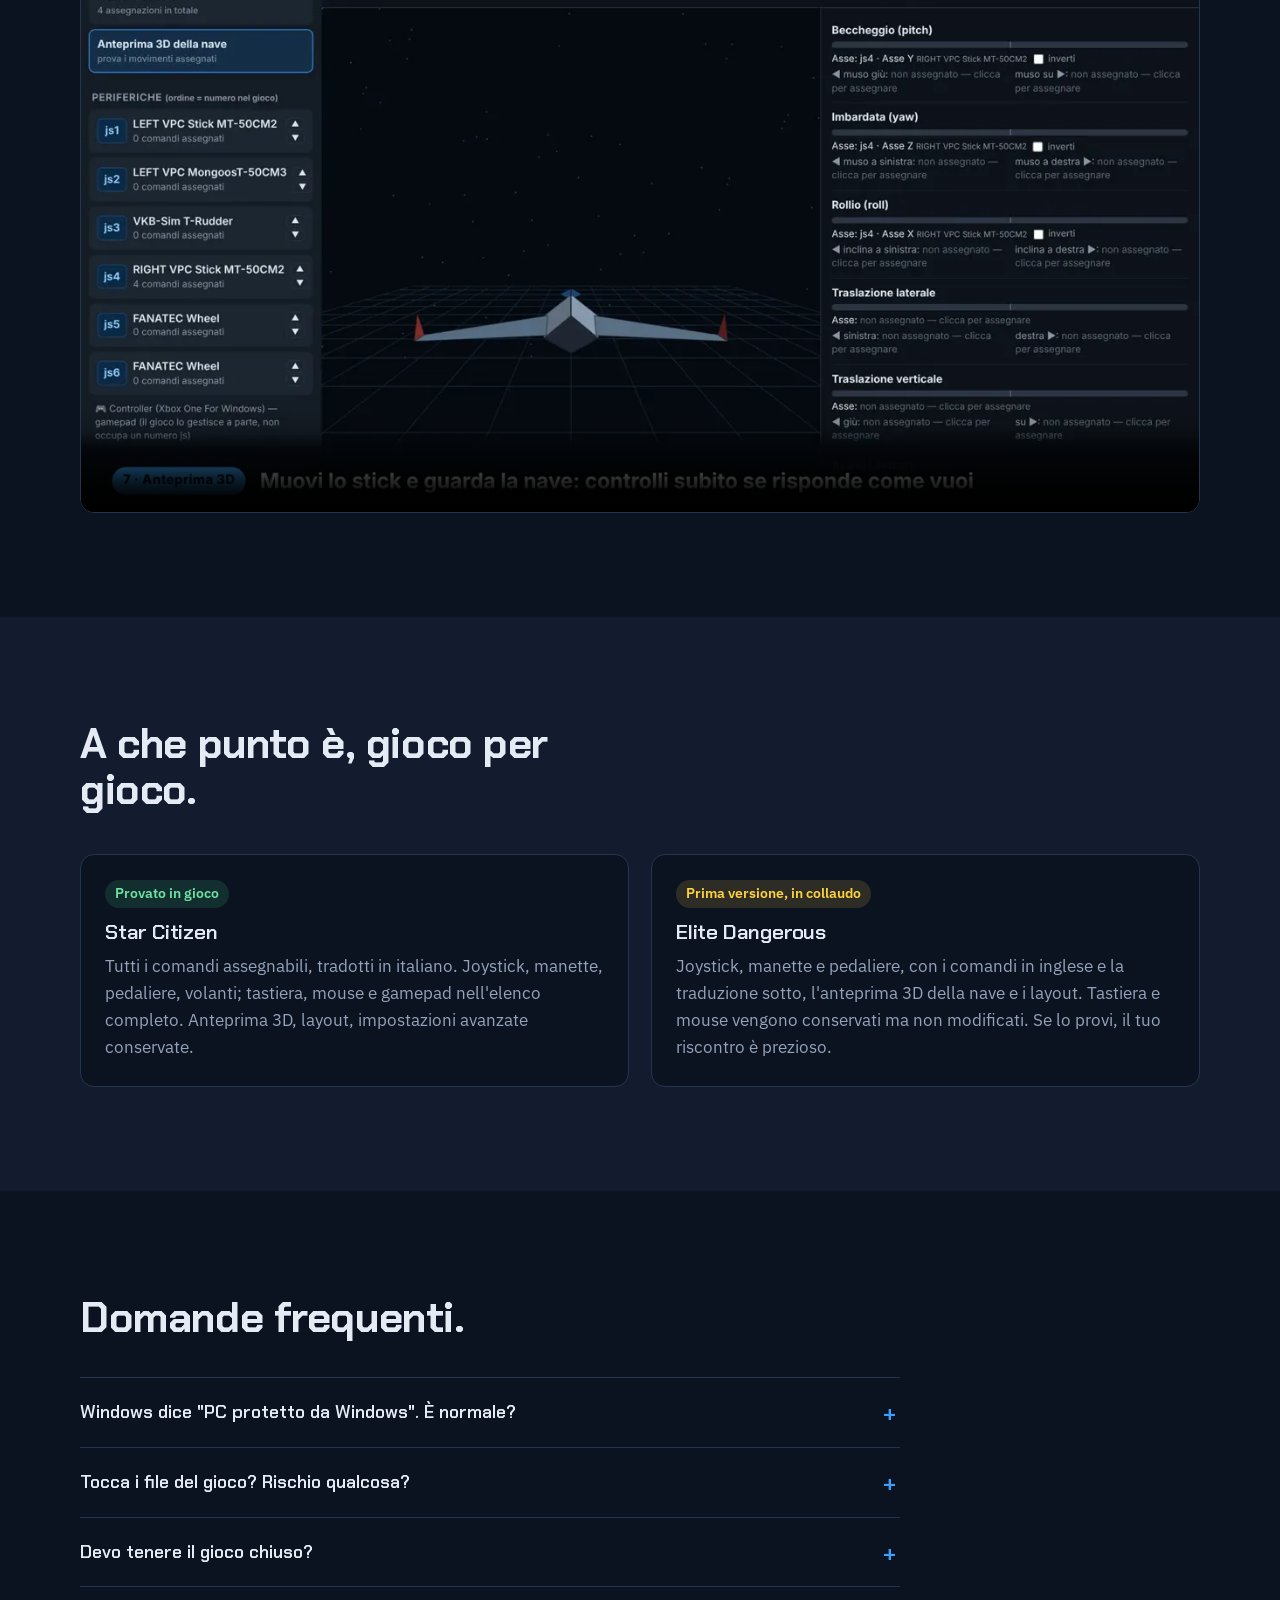
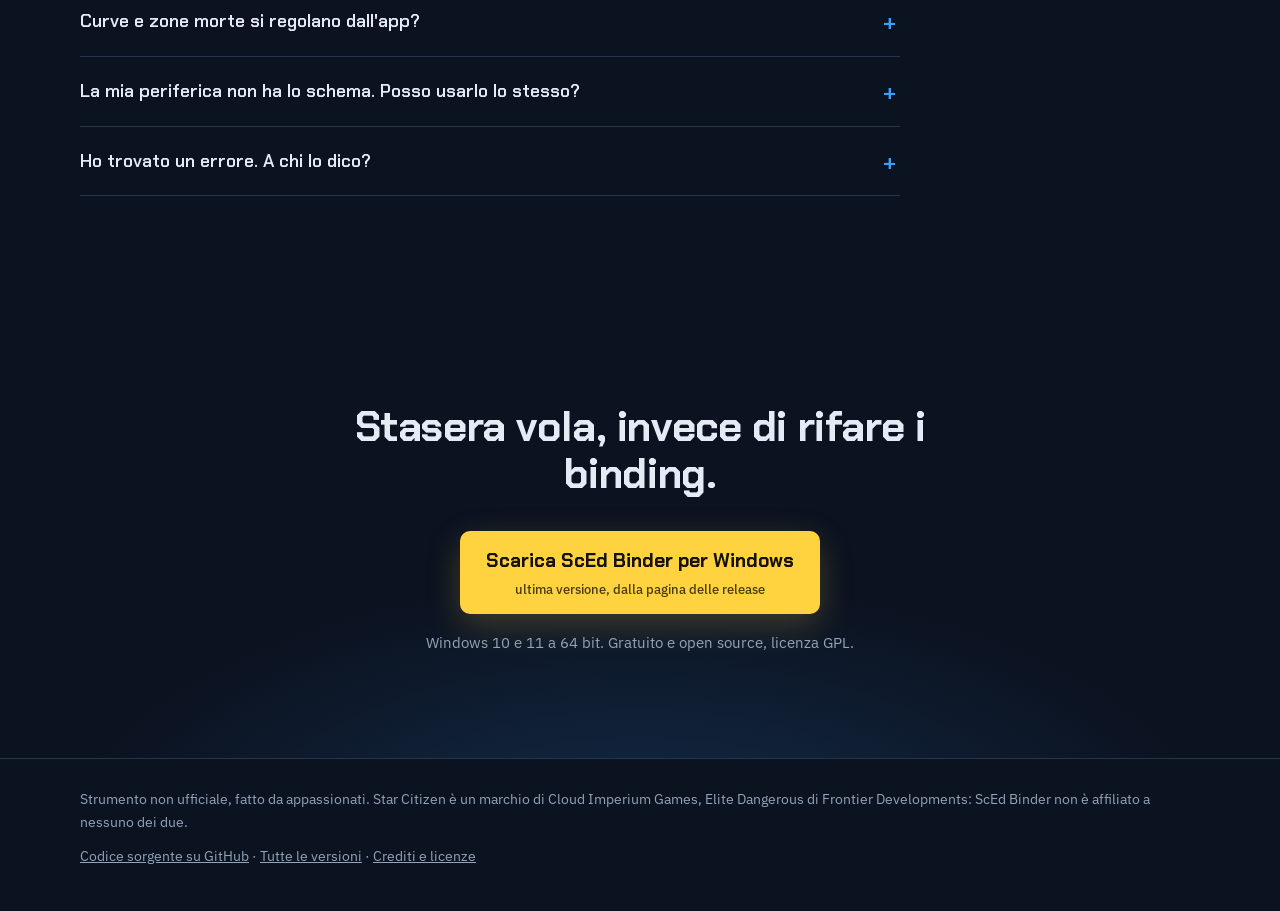
==== commit 955b71b2: "ScEd Binder v5.0 - Vista Essenziali: comandi raggruppati per situazione (data/guida_comandi.json) - " ====
--- a/docs/index.html
+++ b/docs/index.html
@@ -193,7 +193,7 @@
     <div class="perche">
       <div class="riga"><h3>L'elenco dei comandi è infinito, in inglese, e la periferica non la vedi.</h3><p>Qui vedi lo schema del tuo stick o della tua manetta. Premi un tasto vero e si illumina la casella giusta; cerchi il comando in italiano e lo assegni.</p></div>
       <div class="riga"><h3>Stacchi una periferica e i comandi finiscono sullo stick sbagliato.</h3><p>Windows rinumera i joystick (js1, js2…) e il gioco si confonde. ScEd Binder lega ogni comando alla periferica, non al numero: quando la numerazione cambia, sistema tutto lui.</p></div>
-      <div class="riga"><h3>Curve, zone morte e inversioni saltano insieme ai numeri.</h3><p>Le impostazioni avanzate del joystick restano agganciate alla periferica a cui appartengono, anche le curve personalizzate.</p></div>
+      <div class="riga"><h3>Curve, zone morte e inversioni saltano insieme ai numeri.</h3><p>Le impostazioni avanzate del joystick restano agganciate alla periferica a cui appartengono, anche le curve personalizzate. E zona morta, saturazione e curva le regoli dall'app.</p></div>
     </div>
   </div>
 </section>
@@ -210,6 +210,7 @@
           <li>Il tasto che premi si illumina sullo schema e nell'elenco</li>
           <li>Più comandi sullo stesso tasto, doppio tocco, tieni premuto</li>
           <li>Inverti un asse o ignora un ingresso con un clic</li>
+          <li>Zona morta, saturazione e curva di ogni asse, con il grafico della risposta dal vivo</li>
           <li>Se il tuo modello non c'è, carichi una foto e metti tu le etichette</li>
         </ul>
       </div>
@@ -218,10 +219,15 @@
 
     <div class="funz gira">
       <div class="testo">
-        <h3>Ogni comando ha un nome in italiano</h3>
-        <p>Oltre 750 comandi di Star Citizen tradotti, con il nome inglese accanto. Li cerchi per nome, vedi i tasti predefiniti di tastiera e gamepad, e puoi partire dal comando: clicchi la casella e premi il tasto che vuoi usare.</p>
-      </div>
-      <div class="finestra"><img loading="lazy" src="img/comandi.webp" width="1600" height="933" alt="L'elenco di tutti i comandi con la ricerca: nomi in italiano, nome inglese sotto, e le colonne di tastiera, joystick e gamepad"></div>
+        <h3>Prima i comandi che servono davvero</h3>
+        <p>Star Citizen ha oltre 750 comandi, molti quasi uguali. L'elenco si apre sugli essenziali, una cinquantina, raggruppati per situazione: decollo, volo, quantum, combattimento, atterraggio. Tutti hanno un nome in italiano, con quello inglese sotto.</p>
+        <ul>
+          <li>Verifica: ti dice se manca il tasto che attiva missili, mining o scanner, o se un movimento è assegnato a metà</li>
+          <li>Conosci solo il tasto della tastiera? Scrivi N o alt+Y e trovi il comando</li>
+          <li>Parti dal comando: clicchi la casella e premi il tasto che vuoi usare</li>
+        </ul>
+      </div>
+      <div class="finestra"><img loading="lazy" src="img/comandi.webp" width="1600" height="933" alt="La vista Essenziali: i comandi raggruppati per situazione, con le colonne di tastiera, joystick e gamepad e il pulsante Verifica"></div>
     </div>
 
     <div class="funz">
@@ -235,7 +241,7 @@
     <div class="funz gira">
       <div class="testo">
         <h3>Stampa o PDF da tenere sottomano</h3>
-        <p>Lo schema di ogni periferica con i comandi assegnati, su un foglio A4. Una pagina per periferica, anche tutte insieme.</p>
+        <p>Lo schema di ogni periferica con i comandi assegnati, su un foglio A4. Una pagina per periferica, anche tutte insieme. C'è anche il foglio «comandi per funzione»: l'elenco comando → tasto, raggruppato per situazione.</p>
       </div>
       <div><img class="foglio" loading="lazy" src="img/stampa.webp" width="900" height="1273" alt="Un foglio A4 stampato dal programma: lo schema di uno stick con il nome del comando in ogni casella"></div>
     </div>
@@ -245,7 +251,7 @@
         <h3>Una guida che ti accompagna</h3>
         <p>Al primo avvio una guida a passi ti mostra ogni funzione evidenziando il punto dello schermo di cui parla. Dopo ogni aggiornamento ti dice cosa è cambiato.</p>
         <ul>
-          <li>Layout con un nome: volo, mining, combattimento</li>
+          <li>Layout con un nome: volo, mining, combattimento. Li esporti su file e li reimporti</li>
           <li>Copia di sicurezza del file del gioco a ogni scrittura</li>
         </ul>
       </div>
@@ -278,8 +284,8 @@
 
 <section class="fascia" id="video">
   <div class="dentro">
-    <h2>Un minuto e mezzo di video.</h2>
-    <p class="sotto">Senza audio, con le didascalie. È girato con una delle prime versioni: oggi il programma fa qualcosa in più.</p>
+    <h2>Due minuti di video.</h2>
+    <p class="sotto">Senza audio, con le didascalie. Girato con la versione 5.0, con periferiche simulate.</p>
     <div class="video"><video controls preload="none" poster="img/video.webp" width="1920" height="1080"><source src="ScEd_Binder_demo.mp4" type="video/mp4">Il tuo browser non mostra i video: <a href="ScEd_Binder_demo.mp4">scarica il file</a>.</video></div>
   </div>
 </section>
@@ -289,7 +295,7 @@
     <h2>A che punto è, gioco per gioco.</h2>
     <div class="giochi">
       <div class="gioco"><span class="stato ok">Provato in gioco</span><h3>Star Citizen</h3><p>Tutti i comandi assegnabili, tradotti in italiano. Joystick, manette, pedaliere, volanti; tastiera, mouse e gamepad nell'elenco completo. Anteprima 3D, layout, impostazioni avanzate conservate.</p></div>
-      <div class="gioco"><span class="stato prova2">Prima versione, in collaudo</span><h3>Elite Dangerous</h3><p>Joystick, manette e pedaliere, con i comandi in inglese e la traduzione sotto. Tastiera e mouse vengono conservati ma non modificati. Se lo provi, il tuo riscontro è prezioso.</p></div>
+      <div class="gioco"><span class="stato prova2">Prima versione, in collaudo</span><h3>Elite Dangerous</h3><p>Joystick, manette e pedaliere, con i comandi in inglese e la traduzione sotto, l'anteprima 3D della nave e i layout. Tastiera e mouse vengono conservati ma non modificati. Se lo provi, il tuo riscontro è prezioso.</p></div>
     </div>
   </div>
 </section>
